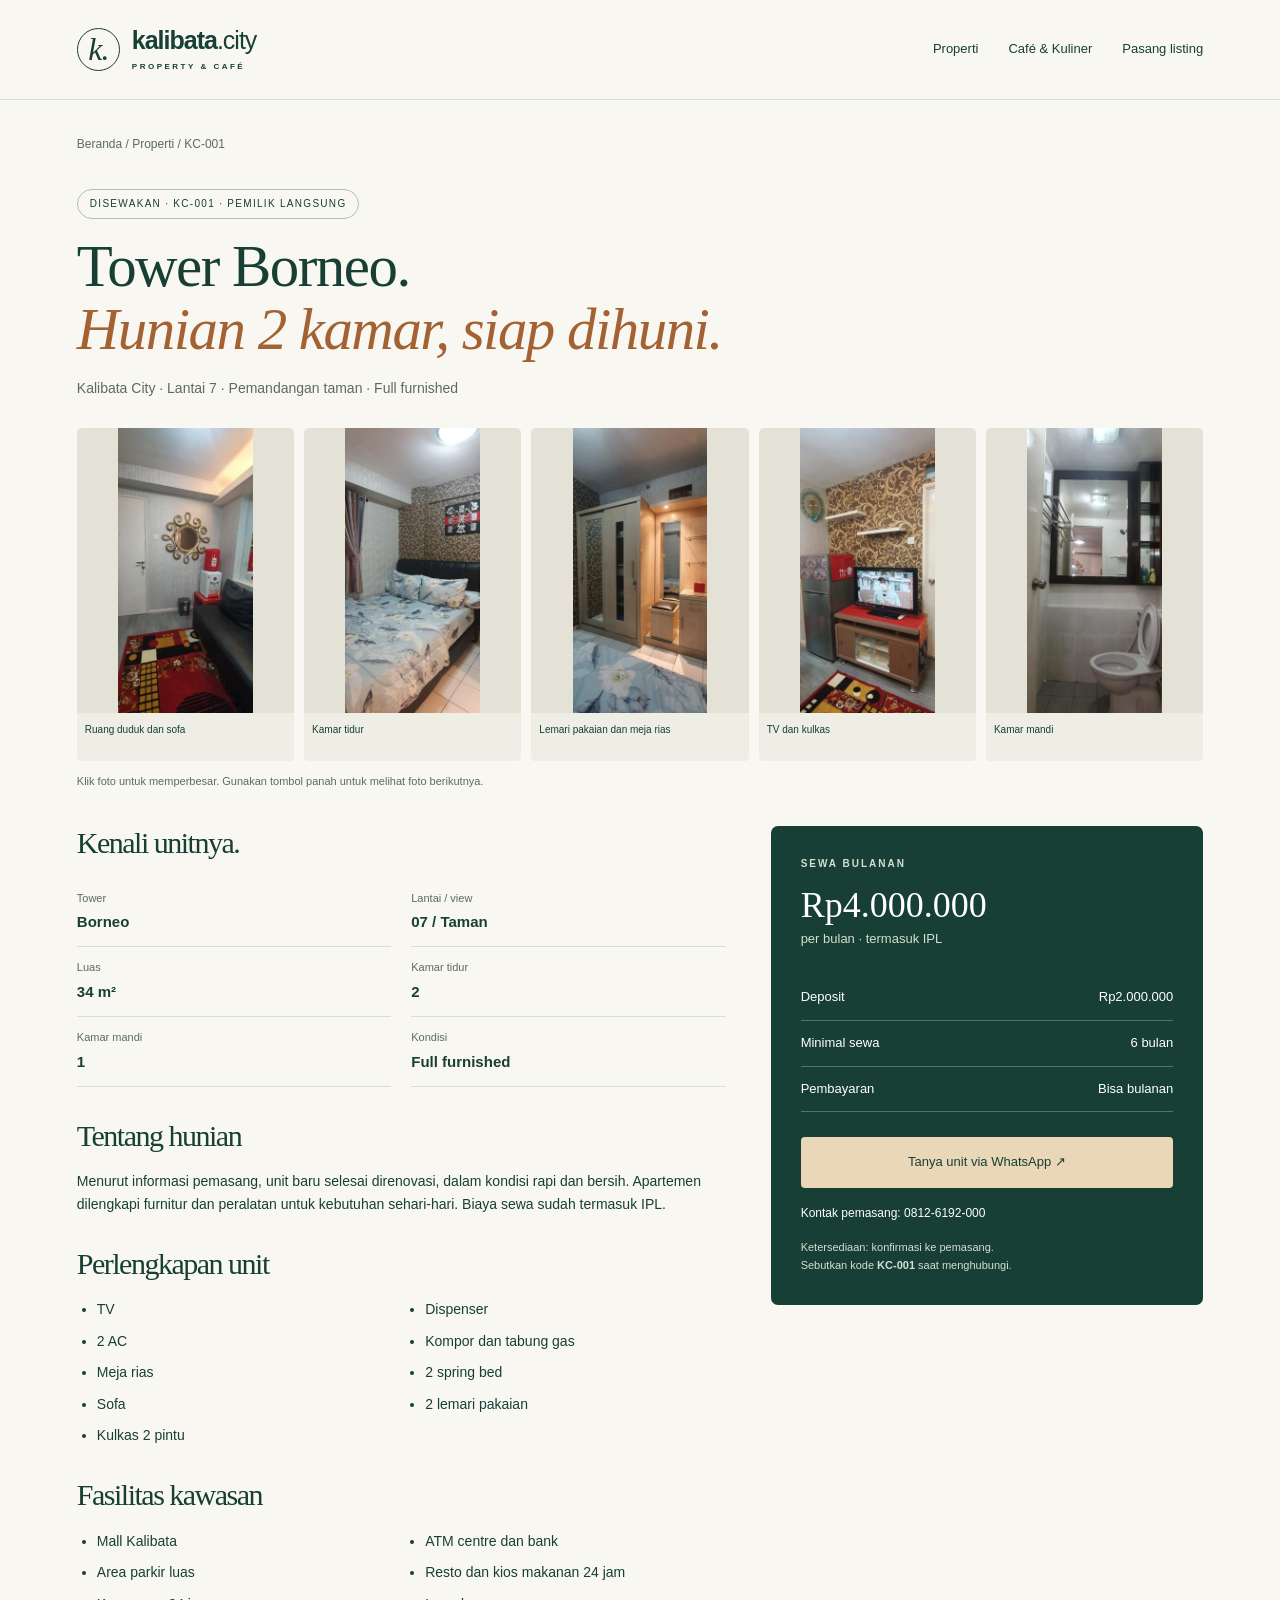
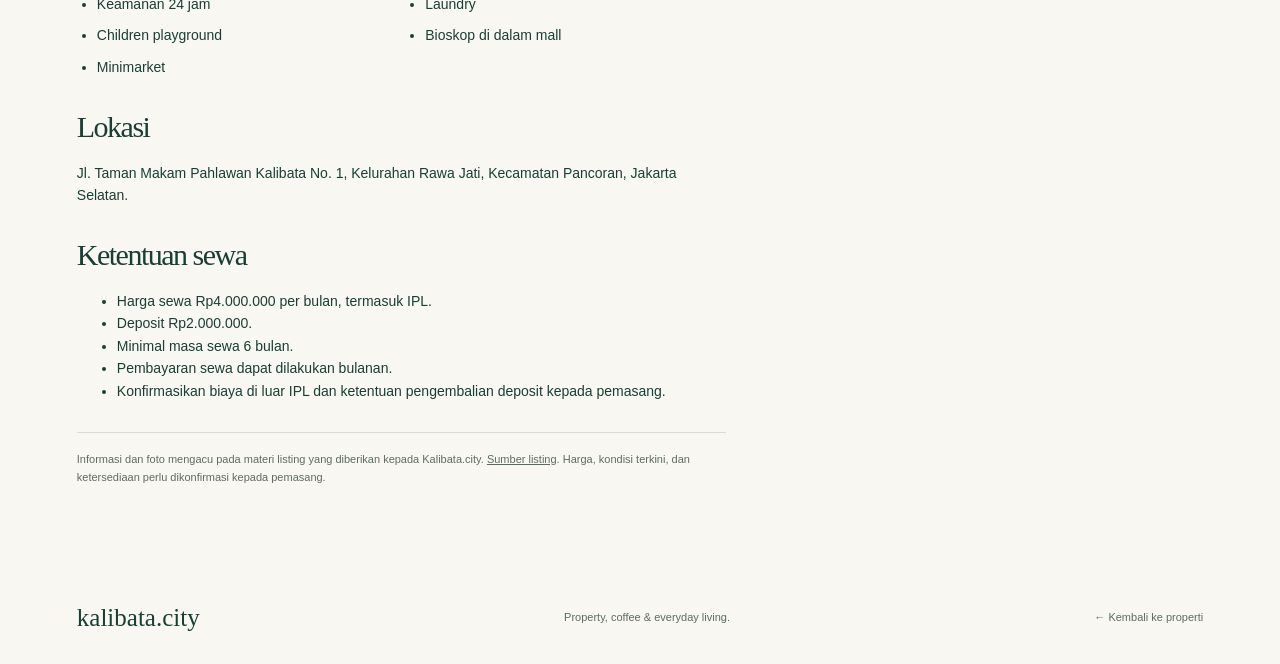
==== properti/kc-001-borneo-2-kamar.html @ 5280b6c9 "Rename kc-001-borneo-2-kamar.html to properti/kc-001-borneo-2-kamar.html" ====
<!doctype html><html lang="id"><head><meta charset="utf-8"><meta name="viewport" content="width=device-width,initial-scale=1"><title>Sewa Tower Borneo 2 Kamar, 34 m² — Kalibata City | KC-001</title><meta name="description" content="Sewa apartemen Kalibata City Tower Borneo lantai 7, 2 kamar tidur, 34 m², full furnished. Rp4 juta/bulan termasuk IPL, minimal 6 bulan."><link rel="canonical" href="https://kalibata.city/properti/kc-001-borneo-2-kamar.html"><meta property="og:title" content="Sewa Tower Borneo 2 Kamar — Rp4 Juta/Bulan"><meta property="og:description" content="34 m² • Full furnished • Lantai 7 • Termasuk IPL • Minimal sewa 6 bulan"><meta property="og:type" content="website"><meta property="og:url" content="https://kalibata.city/properti/kc-001-borneo-2-kamar.html"><meta property="og:image" content="https://kalibata.city/img/kc-001/foto-3.jpg"><meta name="theme-color" content="#173f35"><link rel="stylesheet" href="../property-cafe.css"><style>
.listing-main{max-width:1280px;margin:auto;padding:35px 6% 75px}.breadcrumb{font-size:12px;color:#5c6b62;margin-bottom:35px}.listing-head h1{font-size:clamp(35px,4.6vw,62px);max-width:900px;letter-spacing:-1.5px;margin:16px 0}.listing-head>p{font-size:14px;color:#5c6b62}.listing-label{font-size:10px;letter-spacing:1.3px;border:1px solid #b5bfb0;padding:6px 12px;border-radius:20px;display:inline-block}.gallery{display:grid;grid-template-columns:repeat(5,minmax(0,1fr));gap:10px;margin:28px 0 12px}.photo-tile{display:block;position:relative;background:#e4e2d7;border-radius:5px;overflow:hidden}.photo-tile img{display:block;width:100%;height:285px;object-fit:contain}.photo-tile span{display:block;font-size:10px;line-height:1.4;padding:10px 8px;color:#173f35;background:#eeeee5;min-height:48px}.gallery-hint{font-size:11px;color:#5c6b62}.detail-grid{display:grid;grid-template-columns:minmax(0,1.5fr) minmax(280px,1fr);gap:45px;margin-top:36px;align-items:start}.detail-copy h2{font-size:30px;margin:32px 0 18px}.detail-copy h2:first-child{margin-top:0}.detail-copy p,.detail-copy li{font-size:14px}.specs{display:grid;grid-template-columns:1fr 1fr;gap:0 20px;margin:0}.specs div{border-bottom:1px solid #d8ded3;padding:12px 0}.specs dt{font-size:11px;color:#5c6b62}.specs dd{margin:3px 0 0;font-size:15px;font-weight:bold}.feature-list{padding-left:20px;columns:2;column-gap:28px}.feature-list li{break-inside:avoid;margin-bottom:9px}.price-card{background:#173f35;color:#fff;border-radius:7px;padding:30px;position:sticky;top:24px}.price-card .eyebrow{color:#d4dfd0}.price-card .price{font:36px Georgia;margin:12px 0 3px}.price-card .period{font-size:13px;color:#d4dfd0}.price-card dl{font-size:13px;margin:25px 0}.price-card dl div{display:flex;justify-content:space-between;gap:15px;padding:12px 0;border-bottom:1px solid #527365}.price-card dd{margin:0;text-align:right}.price-card .button{display:flex;justify-content:center;background:#e9d7b8;color:#173f35;font-size:13px}.contact-caption{font-size:12px;margin:16px 0 0}.availability{font-size:11px;color:#d4dfd0;margin:16px 0 0}.source-note{border-top:1px solid #d8ded3;margin-top:30px;padding-top:18px;font-size:11px!important;color:#5c6b62}.source-note a{text-decoration:underline}.photo-dialog{border:0;border-radius:8px;padding:14px;background:#102d26;color:#fff;max-width:95vw;width:820px;max-height:95vh}.photo-dialog::backdrop{background:#000c}.dialog-top,.dialog-bottom{display:flex;align-items:center;justify-content:space-between;gap:15px}.photo-dialog button{background:#edf0e8;color:#173f35;border:0;border-radius:4px;padding:10px 15px;font:14px Arial;cursor:pointer}.photo-dialog img{display:block;max-width:100%;height:70vh;object-fit:contain;margin:12px auto}.dialog-bottom p{margin:0;font-size:12px;text-align:center}.dialog-top span{font-size:12px}@media(max-width:850px){.gallery{grid-template-columns:repeat(3,minmax(0,1fr))}.detail-grid{grid-template-columns:1fr}.price-card{position:static}.photo-tile img{height:250px}}@media(max-width:500px){.listing-main{padding:25px 5% 50px}.gallery{grid-template-columns:repeat(2,minmax(0,1fr));gap:8px}.photo-tile img{height:255px}.feature-list{columns:1}.price-card{padding:24px}.listing-head h1{font-size:39px}.photo-dialog img{height:62vh}}
</style></head><body><a class="skip" href="#detail">Langsung ke detail unit</a><header class="header"><a class="brand" href="../index.html"><span class="brand-icon" aria-hidden="true">k.</span><span>kalibata<span class="brand-city">.city</span><small>PROPERTY & CAFÉ</small></span></a><nav aria-label="Navigasi utama"><a href="../index.html#properti">Properti</a><a href="../index.html#cafe">Café & Kuliner</a><a href="../index.html#bergabung">Pasang listing</a></nav></header><main class="listing-main" id="detail"><nav class="breadcrumb" aria-label="Breadcrumb"><a href="../index.html">Beranda</a> / <a href="../index.html#properti">Properti</a> / KC-001</nav><div class="listing-head"><span class="listing-label">DISEWAKAN · KC-001 · PEMILIK LANGSUNG</span><h1>Tower Borneo.<br><em>Hunian 2 kamar, siap dihuni.</em></h1><p>Kalibata City · Lantai 7 · Pemandangan taman · Full furnished</p></div><div class="gallery"><a class="photo-tile" href="../img/kc-001/foto-2.jpg" data-photo="0"><img src="../img/kc-001/foto-2.jpg" alt="Ruang duduk dan sofa — unit KC-001 Tower Borneo" width="284" height="600" fetchpriority="high"><span>Ruang duduk dan sofa</span></a><a class="photo-tile" href="../img/kc-001/foto-3.jpg" data-photo="1"><img src="../img/kc-001/foto-3.jpg" alt="Kamar tidur — unit KC-001 Tower Borneo" width="284" height="600" loading="lazy"><span>Kamar tidur</span></a><a class="photo-tile" href="../img/kc-001/foto-4.jpg" data-photo="2"><img src="../img/kc-001/foto-4.jpg" alt="Lemari pakaian dan meja rias — unit KC-001 Tower Borneo" width="284" height="600" loading="lazy"><span>Lemari pakaian dan meja rias</span></a><a class="photo-tile" href="../img/kc-001/foto-5.jpg" data-photo="3"><img src="../img/kc-001/foto-5.jpg" alt="TV dan kulkas — unit KC-001 Tower Borneo" width="284" height="600" loading="lazy"><span>TV dan kulkas</span></a><a class="photo-tile" href="../img/kc-001/foto-6.jpg" data-photo="4"><img src="../img/kc-001/foto-6.jpg" alt="Kamar mandi — unit KC-001 Tower Borneo" width="284" height="600" loading="lazy"><span>Kamar mandi</span></a></div><p class="gallery-hint">Klik foto untuk memperbesar. Gunakan tombol panah untuk melihat foto berikutnya.</p><div class="detail-grid"><div class="detail-copy"><h2>Kenali unitnya.</h2><dl class="specs"><div><dt>Tower</dt><dd>Borneo</dd></div><div><dt>Lantai / view</dt><dd>07 / Taman</dd></div><div><dt>Luas</dt><dd>34 m²</dd></div><div><dt>Kamar tidur</dt><dd>2</dd></div><div><dt>Kamar mandi</dt><dd>1</dd></div><div><dt>Kondisi</dt><dd>Full furnished</dd></div></dl><h2>Tentang hunian</h2><p>Menurut informasi pemasang, unit baru selesai direnovasi, dalam kondisi rapi dan bersih. Apartemen dilengkapi furnitur dan peralatan untuk kebutuhan sehari-hari. Biaya sewa sudah termasuk IPL.</p><h2>Perlengkapan unit</h2><ul class="feature-list"><li>TV</li><li>2 AC</li><li>Meja rias</li><li>Sofa</li><li>Kulkas 2 pintu</li><li>Dispenser</li><li>Kompor dan tabung gas</li><li>2 spring bed</li><li>2 lemari pakaian</li></ul><h2>Fasilitas kawasan</h2><ul class="feature-list"><li>Mall Kalibata</li><li>Area parkir luas</li><li>Keamanan 24 jam</li><li>Children playground</li><li>Minimarket</li><li>ATM centre dan bank</li><li>Resto dan kios makanan 24 jam</li><li>Laundry</li><li>Bioskop di dalam mall</li></ul><h2>Lokasi</h2><p>Jl. Taman Makam Pahlawan Kalibata No. 1, Kelurahan Rawa Jati, Kecamatan Pancoran, Jakarta Selatan.</p><h2>Ketentuan sewa</h2><ul><li>Harga sewa Rp4.000.000 per bulan, termasuk IPL.</li><li>Deposit Rp2.000.000.</li><li>Minimal masa sewa 6 bulan.</li><li>Pembayaran sewa dapat dilakukan bulanan.</li><li>Konfirmasikan biaya di luar IPL dan ketentuan pengembalian deposit kepada pemasang.</li></ul><p class="source-note">Informasi dan foto mengacu pada materi listing yang diberikan kepada Kalibata.city. <a href="https://www.sewa-apartemen.net/207844/disewakan-apartemen-kalibata-city-tower-borneo-2br-furnished-pemilik-langsung-baru-renovasi1/" target="_blank" rel="noopener noreferrer">Sumber listing</a>. Harga, kondisi terkini, dan ketersediaan perlu dikonfirmasi kepada pemasang.</p></div><aside class="price-card" aria-label="Harga dan kontak pemasang"><p class="eyebrow">SEWA BULANAN</p><p class="price">Rp4.000.000</p><p class="period">per bulan · termasuk IPL</p><dl><div><dt>Deposit</dt><dd>Rp2.000.000</dd></div><div><dt>Minimal sewa</dt><dd>6 bulan</dd></div><div><dt>Pembayaran</dt><dd>Bisa bulanan</dd></div></dl><a class="button" href="https://wa.me/628126192000?text=Halo%2C%20saya%20tertarik%20dengan%20listing%20KC-001%20di%20Kalibata.city%3A%20Tower%20Borneo%20lantai%207%2C%202%20kamar%20tidur%2C%20sewa%20Rp4.000.000%2Fbulan.%20Apakah%20unit%20masih%20tersedia%3F%20Saya%20ingin%20menanyakan%20detail%20dan%20jadwal%20survei." target="_blank" rel="noopener noreferrer">Tanya unit via WhatsApp ↗</a><p class="contact-caption">Kontak pemasang: <a href="tel:+628126192000">0812-6192-000</a></p><p class="availability">Ketersediaan: konfirmasi ke pemasang.<br>Sebutkan kode <strong>KC-001</strong> saat menghubungi.</p></aside></div></main><footer><a class="footer-brand" href="../index.html">kalibata.city</a><span>Property, coffee & everyday living.</span><a href="../index.html#properti">← Kembali ke properti</a></footer><dialog class="photo-dialog" aria-label="Galeri foto unit KC-001"><div class="dialog-top"><span>KC-001 · Tower Borneo</span><button type="button" id="close-photo" aria-label="Tutup galeri">Tutup ×</button></div><img id="large-photo" alt=""><div class="dialog-bottom"><button type="button" id="prev-photo" aria-label="Foto sebelumnya">←</button><p id="photo-caption" aria-live="polite"></p><button type="button" id="next-photo" aria-label="Foto berikutnya">→</button></div></dialog><script>
const links=[...document.querySelectorAll('[data-photo]')],dialog=document.querySelector('dialog'),large=document.getElementById('large-photo'),caption=document.getElementById('photo-caption');let current=0;
function showPhoto(n){current=(n+links.length)%links.length;large.src=links[current].href;large.alt=links[current].querySelector('img').alt;caption.textContent=(current+1)+' / '+links.length+' — '+links[current].querySelector('span').textContent;}
links.forEach((link,n)=>link.addEventListener('click',e=>{if(typeof dialog.showModal!=='function')return;e.preventDefault();showPhoto(n);dialog.showModal();}));
document.getElementById('close-photo').addEventListener('click',()=>dialog.close());document.getElementById('prev-photo').addEventListener('click',()=>showPhoto(current-1));document.getElementById('next-photo').addEventListener('click',()=>showPhoto(current+1));dialog.addEventListener('keydown',e=>{if(e.key==='ArrowRight'){e.preventDefault();showPhoto(current+1);}if(e.key==='ArrowLeft'){e.preventDefault();showPhoto(current-1);}});dialog.addEventListener('click',e=>{if(e.target===dialog){const r=dialog.getBoundingClientRect();if(e.clientX<r.left||e.clientX>r.right||e.clientY<r.top||e.clientY>r.bottom)dialog.close();}});
</script></body></html>
---- property-cafe.css ----
*{box-sizing:border-box}html{scroll-behavior:smooth;scroll-padding-top:110px}body{margin:0;background:#f8f7f2;color:#173f35;font-family:Arial,Helvetica,sans-serif;line-height:1.6}a{color:inherit;text-decoration:none}a:focus-visible{outline:3px solid #a46232;outline-offset:6px}.skip{position:fixed;top:-100px;background:white;padding:12px;z-index:20}.skip:focus{top:8px}.header{height:100px;display:flex;align-items:center;justify-content:space-between;padding:0 6%;border-bottom:1px solid #d9ded5;background:#f8f7f2;gap:24px}.brand{display:flex;gap:12px;align-items:center;font-size:25px;font-weight:700;line-height:1.1;letter-spacing:-1px}.brand-icon{display:grid;place-items:center;width:43px;height:43px;border:1px solid #173f35;border-radius:50%;font:italic 32px Georgia}.brand-city{font-weight:400}.brand small{display:block;letter-spacing:2.5px;font-size:8px;margin-top:8px}.header nav{display:flex;gap:30px;font-size:13px}.nav-cta{font-size:12px;border:1px solid #173f35;padding:11px 18px;border-radius:4px}.nav-cta span{margin-left:16px}.hero{padding:65px 6% 70px;display:grid;grid-template-columns:1.08fr 1fr;gap:5%;align-items:center;max-width:1600px;margin:auto}.eyebrow{font-size:10px;font-weight:700;letter-spacing:2px;display:flex;align-items:center;gap:10px}.eyebrow span{width:6px;height:6px;border-radius:50%;background:#a46232}h1,h2,h3,p{margin-top:0}h1{font:clamp(48px,5.6vw,86px)/1.07 Georgia,serif;letter-spacing:-3px;margin:24px 0}em{color:#a46232;font-weight:400}h2{font:48px/1.12 Georgia,serif;letter-spacing:-1.5px;margin-bottom:24px}h3{font:26px/1.2 Georgia,serif}.intro{max-width:400px;font-size:15px;color:#5c6b62;line-height:1.9}.actions{display:flex;align-items:center;gap:27px;margin:30px 0 40px}.button{display:inline-flex;gap:24px;align-items:center;background:#173f35;color:#fff;padding:15px 21px;border-radius:4px;font-size:12px}.button:hover{background:#285749}.text-link{font-size:12px;font-weight:bold;border-bottom:1px solid;padding-bottom:7px;display:inline-block}.text-link span{margin-left:12px}.hero-note{font-size:10px;color:#6b756b}.hero-art{height:515px;position:relative;background:#e7d7bc;border-radius:160px 160px 5px 5px;overflow:hidden}.sun{position:absolute;width:135px;height:135px;background:#bd784d;border-radius:50%;right:10%;top:55px}.tower{position:absolute;bottom:0;background-color:#c2b79f;background-image:repeating-linear-gradient(0deg,transparent 0 20px,#e1d7c5 20px 27px),repeating-linear-gradient(90deg,transparent 0 16px,#847e6b 16px 24px);box-shadow:15px 0 0 #9b9b86}.tower-one{height:270px;width:130px;left:23px}.tower-two{height:350px;width:120px;left:172px}.tower-three{height:230px;width:125px;right:-10px}.plant{position:absolute;bottom:-30px;border-radius:50%;background:#284b3d;width:155px;height:220px;transform:rotate(-25deg)}.plant-one{left:-80px}.plant-two{right:-70px;background:#46624a;transform:rotate(20deg)}.art-caption{position:absolute;top:45px;left:35px;font-size:8px;letter-spacing:2px;line-height:1.8}.coffee-card{position:absolute;bottom:35px;left:28px;right:28px;background:#fbf8ef;box-shadow:0 12px 25px #1a30251f;padding:20px;display:flex;align-items:center;gap:20px;border-radius:5px}.coffee-card span{font-size:7px;letter-spacing:1.8px;display:block}.coffee-card strong{display:block;font:25px Georgia;margin-top:5px}.cup{width:55px;height:55px;border:8px solid #e8d9bb;background:#603b27;border-radius:50%;box-shadow:0 0 0 5px #f0e6d1}.art-label{position:absolute;bottom:7px;right:20px;font-size:7px;letter-spacing:1px;color:#fff}.strip{background:#173f35;color:#fff;padding:21px 6%;display:flex;align-items:center;justify-content:space-between;gap:20px}.strip>span{font:italic 20px Georgia}.strip p{margin:0;font-size:9px;letter-spacing:2px}.strip i{color:#d1b58b;margin:0 18px;font-style:normal}.section{padding:85px 6%;max-width:1600px;margin:auto}.section-top{display:flex;justify-content:space-between;align-items:end;gap:30px}.section-top>p{font-size:13px;color:#5c6b62;max-width:340px}.category-grid{display:grid;grid-template-columns:repeat(3,1fr);gap:20px;margin-top:24px}.category{padding:30px;background:#eeeee5;border:1px solid #dee1d5;min-height:260px;display:flex;flex-direction:column;align-items:start}.category-number{font-size:10px;letter-spacing:2px;margin-bottom:28px}.category p{font-size:13px;color:#5c6b62}.category .status{font-size:10px;border:1px solid #b4bdb0;padding:5px 10px;border-radius:20px;margin-top:auto}.category.feature{background:#e8d9c4;border-color:#e8d9c4}.category.feature a{margin-top:auto}.data-note{font-size:11px;color:#667265;margin:20px 0 0}.cafe-section{display:grid;grid-template-columns:1fr 1fr;background:#edece3}.cafe-visual{min-height:560px;background:#a56843;position:relative;overflow:hidden;color:#fff3dd;padding:60px 12%}.cafe-word{font:75px/1.02 Georgia;letter-spacing:-3px;position:relative;z-index:1}.cafe-word em{color:#efd1a5}.coffee-ring{position:absolute;width:290px;height:290px;right:-70px;bottom:35px;border:35px solid #d8bc91;box-shadow:0 0 0 15px #ead8b6,0 25px 40px #44271440;border-radius:50%;background:radial-gradient(ellipse at 35% 40%,#d6a874 0 8%,#a07145 9% 17%,#51341f 19% 100%)}.visual-label{position:absolute;bottom:30px;font-size:9px;letter-spacing:3px}.cafe-copy{padding:65px 12%}.cafe-copy>p:not(.eyebrow){font-size:14px;color:#5c6b62}.tags{display:flex;gap:8px;flex-wrap:wrap}.tags span{font-size:10px;border:1px solid #c1c8b9;border-radius:20px;padding:5px 10px}.cafe-notice{border-top:1px solid #c9cec0;padding-top:22px;margin:25px 0}.cafe-notice strong{font-size:13px}.cafe-notice p{font-size:12px;color:#5c6b62;margin:7px 0 0}.neighborhood{text-align:center}.neighborhood>.eyebrow{justify-content:center}.neighborhood-grid{display:grid;grid-template-columns:repeat(3,1fr);gap:40px;margin-top:45px;text-align:left}.neighborhood-grid>div{border-top:1px solid #c5ccbe;padding-top:22px}.neighborhood-grid span{font-size:9px;letter-spacing:2px}.neighborhood-grid h3{margin:18px 0 12px}.neighborhood-grid p{font-size:13px;color:#5c6b62}.join{background:#173f35;color:#fff;display:grid;grid-template-columns:1fr 1fr;gap:70px;max-width:none}.join em{color:#d6b78a}.join>div>p:not(.eyebrow){font-size:13px;color:#d0dacf;max-width:350px}.join-details{padding:25px 35px;border:1px solid #547266}.join-details h3{font-size:25px}.join-details ul{padding-left:19px;font-size:13px;line-height:2.2}.join-note{font-size:11px;color:#ced9cc;border-top:1px solid #547266;padding-top:17px;margin-bottom:0}footer{padding:32px 6%;display:flex;justify-content:space-between;align-items:center;gap:20px;font-size:11px;color:#5c6b62}.footer-brand{font:25px Georgia;color:#173f35}@media(min-width:1500px){.hero-art{height:610px}}@media(max-width:850px){.header{padding:18px 5%;height:auto;flex-wrap:wrap;gap:18px}.header nav{order:3;width:100%;justify-content:center;border-top:1px solid #dee1d5;padding-top:14px}.hero{padding:40px 5%;gap:30px}.hero-art{height:430px}.coffee-card{padding:15px;gap:12px;left:15px;right:15px}.coffee-card strong{font-size:19px}.coffee-card span{font-size:6px}.cup{flex-shrink:0;width:40px;height:40px;border-width:6px}.actions{gap:18px;flex-wrap:wrap}.strip{align-items:start;flex-direction:column;padding:22px 5%}.section{padding:60px 5%}.section-top{align-items:start;flex-direction:column;gap:0}.category{padding:23px}.category-grid{gap:12px}.cafe-copy{padding:45px 8%}.cafe-word{font-size:62px}.cafe-visual{min-height:530px;padding:45px 10%}.join{gap:30px}h2{font-size:39px}}@media(max-width:600px){.brand{font-size:22px}.nav-cta{font-size:10px;padding:9px 12px}.nav-cta span{margin-left:6px}.header nav{gap:25px;font-size:12px}.hero{grid-template-columns:1fr;padding-top:30px}.hero h1{font-size:59px}.hero-art{height:390px;border-radius:120px 120px 5px 5px}.hero-note{margin-bottom:0}.hero-copy .eyebrow{font-size:8px}.actions{margin-bottom:25px}.strip p{font-size:7px;letter-spacing:1px}.strip i{margin:0 8px}.category-grid,.neighborhood-grid,.join{grid-template-columns:1fr}.category{min-height:220px}.category-number{margin-bottom:20px}.cafe-section{grid-template-columns:1fr}.cafe-visual{min-height:340px;padding:35px 8%}.cafe-word{font-size:66px}.coffee-ring{width:220px;height:220px;right:0;bottom:25px}.cafe-copy{padding:40px 6%}.neighborhood-grid{gap:25px}.join{gap:25px}.join-details{padding:25px}.section{padding-top:50px;padding-bottom:50px}footer{flex-direction:column;align-items:start;gap:10px}.hero-art .tower-two{height:290px}.hero-art .tower-one{height:220px}.hero-art .tower-three{height:200px}}@media(prefers-reduced-motion:reduce){html{scroll-behavior:auto}}
/* Cover utama Green Palace */
.hero-photo img{display:block;width:100%;height:100%;object-fit:cover;object-position:center;}

/* Foto kawasan properti */
.property-photo{margin:24px 0 30px;background:#eeeee5;border-radius:5px;overflow:hidden;display:grid;grid-template-columns:minmax(0,1.5fr) minmax(0,1fr);align-items:center}.property-photo img{display:block;width:100%;height:420px;object-fit:cover;object-position:center}.property-photo figcaption{padding:35px;font:36px/1.2 Georgia,serif;color:#173f35}@media(max-width:600px){.property-photo{grid-template-columns:1fr}.property-photo img{height:auto;max-height:480px;object-fit:cover}.property-photo figcaption{padding:22px;font-size:28px}}

/* Foto cafe asli */
.cafe-photo{padding:0;min-height:0;display:flex;align-items:center;justify-content:center;background:#e4e2d7}.cafe-photo img{display:block;width:100%;height:100%;max-height:700px;object-fit:contain}@media(max-width:600px){.cafe-photo img{height:auto;max-height:520px}}
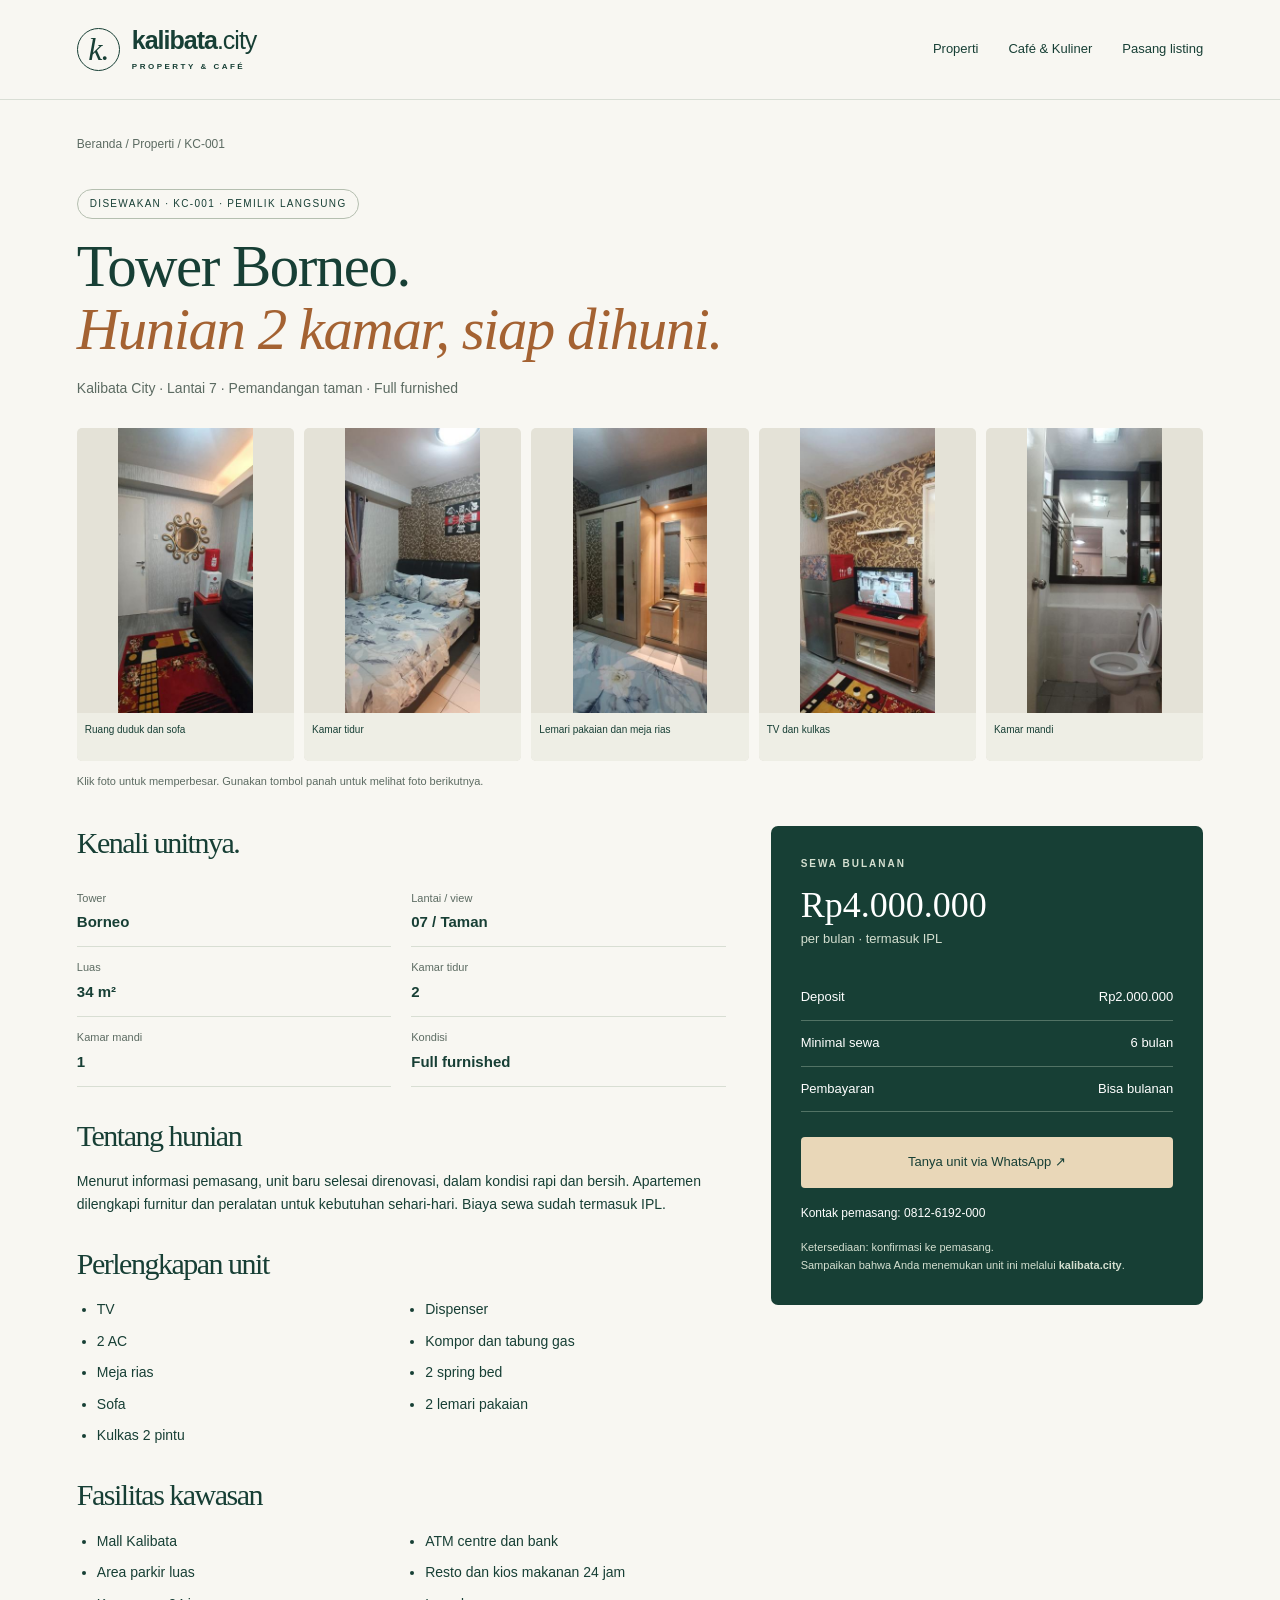
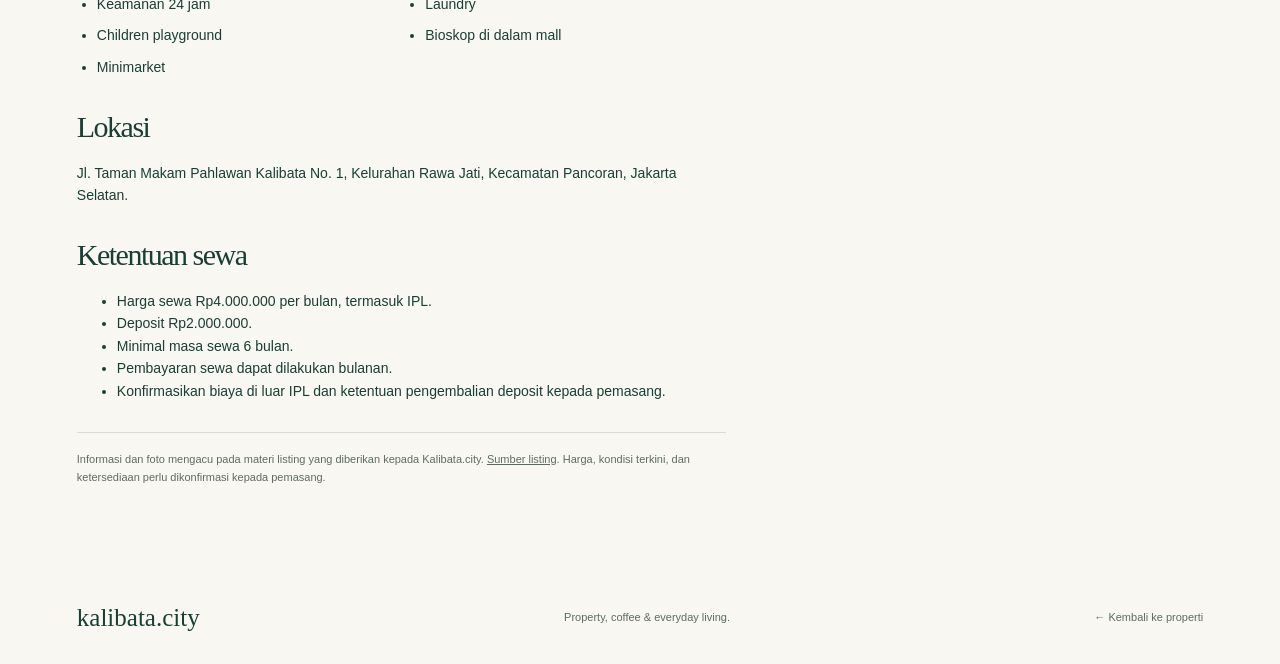
==== commit 702a69ca: "Update kc-001-borneo-2-kamar.html" ====
--- a/properti/kc-001-borneo-2-kamar.html
+++ b/properti/kc-001-borneo-2-kamar.html
@@ -1,6 +1,6 @@
 <!doctype html><html lang="id"><head><meta charset="utf-8"><meta name="viewport" content="width=device-width,initial-scale=1"><title>Sewa Tower Borneo 2 Kamar, 34 m² — Kalibata City | KC-001</title><meta name="description" content="Sewa apartemen Kalibata City Tower Borneo lantai 7, 2 kamar tidur, 34 m², full furnished. Rp4 juta/bulan termasuk IPL, minimal 6 bulan."><link rel="canonical" href="https://kalibata.city/properti/kc-001-borneo-2-kamar.html"><meta property="og:title" content="Sewa Tower Borneo 2 Kamar — Rp4 Juta/Bulan"><meta property="og:description" content="34 m² • Full furnished • Lantai 7 • Termasuk IPL • Minimal sewa 6 bulan"><meta property="og:type" content="website"><meta property="og:url" content="https://kalibata.city/properti/kc-001-borneo-2-kamar.html"><meta property="og:image" content="https://kalibata.city/img/kc-001/foto-3.jpg"><meta name="theme-color" content="#173f35"><link rel="stylesheet" href="../property-cafe.css"><style>
 .listing-main{max-width:1280px;margin:auto;padding:35px 6% 75px}.breadcrumb{font-size:12px;color:#5c6b62;margin-bottom:35px}.listing-head h1{font-size:clamp(35px,4.6vw,62px);max-width:900px;letter-spacing:-1.5px;margin:16px 0}.listing-head>p{font-size:14px;color:#5c6b62}.listing-label{font-size:10px;letter-spacing:1.3px;border:1px solid #b5bfb0;padding:6px 12px;border-radius:20px;display:inline-block}.gallery{display:grid;grid-template-columns:repeat(5,minmax(0,1fr));gap:10px;margin:28px 0 12px}.photo-tile{display:block;position:relative;background:#e4e2d7;border-radius:5px;overflow:hidden}.photo-tile img{display:block;width:100%;height:285px;object-fit:contain}.photo-tile span{display:block;font-size:10px;line-height:1.4;padding:10px 8px;color:#173f35;background:#eeeee5;min-height:48px}.gallery-hint{font-size:11px;color:#5c6b62}.detail-grid{display:grid;grid-template-columns:minmax(0,1.5fr) minmax(280px,1fr);gap:45px;margin-top:36px;align-items:start}.detail-copy h2{font-size:30px;margin:32px 0 18px}.detail-copy h2:first-child{margin-top:0}.detail-copy p,.detail-copy li{font-size:14px}.specs{display:grid;grid-template-columns:1fr 1fr;gap:0 20px;margin:0}.specs div{border-bottom:1px solid #d8ded3;padding:12px 0}.specs dt{font-size:11px;color:#5c6b62}.specs dd{margin:3px 0 0;font-size:15px;font-weight:bold}.feature-list{padding-left:20px;columns:2;column-gap:28px}.feature-list li{break-inside:avoid;margin-bottom:9px}.price-card{background:#173f35;color:#fff;border-radius:7px;padding:30px;position:sticky;top:24px}.price-card .eyebrow{color:#d4dfd0}.price-card .price{font:36px Georgia;margin:12px 0 3px}.price-card .period{font-size:13px;color:#d4dfd0}.price-card dl{font-size:13px;margin:25px 0}.price-card dl div{display:flex;justify-content:space-between;gap:15px;padding:12px 0;border-bottom:1px solid #527365}.price-card dd{margin:0;text-align:right}.price-card .button{display:flex;justify-content:center;background:#e9d7b8;color:#173f35;font-size:13px}.contact-caption{font-size:12px;margin:16px 0 0}.availability{font-size:11px;color:#d4dfd0;margin:16px 0 0}.source-note{border-top:1px solid #d8ded3;margin-top:30px;padding-top:18px;font-size:11px!important;color:#5c6b62}.source-note a{text-decoration:underline}.photo-dialog{border:0;border-radius:8px;padding:14px;background:#102d26;color:#fff;max-width:95vw;width:820px;max-height:95vh}.photo-dialog::backdrop{background:#000c}.dialog-top,.dialog-bottom{display:flex;align-items:center;justify-content:space-between;gap:15px}.photo-dialog button{background:#edf0e8;color:#173f35;border:0;border-radius:4px;padding:10px 15px;font:14px Arial;cursor:pointer}.photo-dialog img{display:block;max-width:100%;height:70vh;object-fit:contain;margin:12px auto}.dialog-bottom p{margin:0;font-size:12px;text-align:center}.dialog-top span{font-size:12px}@media(max-width:850px){.gallery{grid-template-columns:repeat(3,minmax(0,1fr))}.detail-grid{grid-template-columns:1fr}.price-card{position:static}.photo-tile img{height:250px}}@media(max-width:500px){.listing-main{padding:25px 5% 50px}.gallery{grid-template-columns:repeat(2,minmax(0,1fr));gap:8px}.photo-tile img{height:255px}.feature-list{columns:1}.price-card{padding:24px}.listing-head h1{font-size:39px}.photo-dialog img{height:62vh}}
-</style></head><body><a class="skip" href="#detail">Langsung ke detail unit</a><header class="header"><a class="brand" href="../index.html"><span class="brand-icon" aria-hidden="true">k.</span><span>kalibata<span class="brand-city">.city</span><small>PROPERTY & CAFÉ</small></span></a><nav aria-label="Navigasi utama"><a href="../index.html#properti">Properti</a><a href="../index.html#cafe">Café & Kuliner</a><a href="../index.html#bergabung">Pasang listing</a></nav></header><main class="listing-main" id="detail"><nav class="breadcrumb" aria-label="Breadcrumb"><a href="../index.html">Beranda</a> / <a href="../index.html#properti">Properti</a> / KC-001</nav><div class="listing-head"><span class="listing-label">DISEWAKAN · KC-001 · PEMILIK LANGSUNG</span><h1>Tower Borneo.<br><em>Hunian 2 kamar, siap dihuni.</em></h1><p>Kalibata City · Lantai 7 · Pemandangan taman · Full furnished</p></div><div class="gallery"><a class="photo-tile" href="../img/kc-001/foto-2.jpg" data-photo="0"><img src="../img/kc-001/foto-2.jpg" alt="Ruang duduk dan sofa — unit KC-001 Tower Borneo" width="284" height="600" fetchpriority="high"><span>Ruang duduk dan sofa</span></a><a class="photo-tile" href="../img/kc-001/foto-3.jpg" data-photo="1"><img src="../img/kc-001/foto-3.jpg" alt="Kamar tidur — unit KC-001 Tower Borneo" width="284" height="600" loading="lazy"><span>Kamar tidur</span></a><a class="photo-tile" href="../img/kc-001/foto-4.jpg" data-photo="2"><img src="../img/kc-001/foto-4.jpg" alt="Lemari pakaian dan meja rias — unit KC-001 Tower Borneo" width="284" height="600" loading="lazy"><span>Lemari pakaian dan meja rias</span></a><a class="photo-tile" href="../img/kc-001/foto-5.jpg" data-photo="3"><img src="../img/kc-001/foto-5.jpg" alt="TV dan kulkas — unit KC-001 Tower Borneo" width="284" height="600" loading="lazy"><span>TV dan kulkas</span></a><a class="photo-tile" href="../img/kc-001/foto-6.jpg" data-photo="4"><img src="../img/kc-001/foto-6.jpg" alt="Kamar mandi — unit KC-001 Tower Borneo" width="284" height="600" loading="lazy"><span>Kamar mandi</span></a></div><p class="gallery-hint">Klik foto untuk memperbesar. Gunakan tombol panah untuk melihat foto berikutnya.</p><div class="detail-grid"><div class="detail-copy"><h2>Kenali unitnya.</h2><dl class="specs"><div><dt>Tower</dt><dd>Borneo</dd></div><div><dt>Lantai / view</dt><dd>07 / Taman</dd></div><div><dt>Luas</dt><dd>34 m²</dd></div><div><dt>Kamar tidur</dt><dd>2</dd></div><div><dt>Kamar mandi</dt><dd>1</dd></div><div><dt>Kondisi</dt><dd>Full furnished</dd></div></dl><h2>Tentang hunian</h2><p>Menurut informasi pemasang, unit baru selesai direnovasi, dalam kondisi rapi dan bersih. Apartemen dilengkapi furnitur dan peralatan untuk kebutuhan sehari-hari. Biaya sewa sudah termasuk IPL.</p><h2>Perlengkapan unit</h2><ul class="feature-list"><li>TV</li><li>2 AC</li><li>Meja rias</li><li>Sofa</li><li>Kulkas 2 pintu</li><li>Dispenser</li><li>Kompor dan tabung gas</li><li>2 spring bed</li><li>2 lemari pakaian</li></ul><h2>Fasilitas kawasan</h2><ul class="feature-list"><li>Mall Kalibata</li><li>Area parkir luas</li><li>Keamanan 24 jam</li><li>Children playground</li><li>Minimarket</li><li>ATM centre dan bank</li><li>Resto dan kios makanan 24 jam</li><li>Laundry</li><li>Bioskop di dalam mall</li></ul><h2>Lokasi</h2><p>Jl. Taman Makam Pahlawan Kalibata No. 1, Kelurahan Rawa Jati, Kecamatan Pancoran, Jakarta Selatan.</p><h2>Ketentuan sewa</h2><ul><li>Harga sewa Rp4.000.000 per bulan, termasuk IPL.</li><li>Deposit Rp2.000.000.</li><li>Minimal masa sewa 6 bulan.</li><li>Pembayaran sewa dapat dilakukan bulanan.</li><li>Konfirmasikan biaya di luar IPL dan ketentuan pengembalian deposit kepada pemasang.</li></ul><p class="source-note">Informasi dan foto mengacu pada materi listing yang diberikan kepada Kalibata.city. <a href="https://www.sewa-apartemen.net/207844/disewakan-apartemen-kalibata-city-tower-borneo-2br-furnished-pemilik-langsung-baru-renovasi1/" target="_blank" rel="noopener noreferrer">Sumber listing</a>. Harga, kondisi terkini, dan ketersediaan perlu dikonfirmasi kepada pemasang.</p></div><aside class="price-card" aria-label="Harga dan kontak pemasang"><p class="eyebrow">SEWA BULANAN</p><p class="price">Rp4.000.000</p><p class="period">per bulan · termasuk IPL</p><dl><div><dt>Deposit</dt><dd>Rp2.000.000</dd></div><div><dt>Minimal sewa</dt><dd>6 bulan</dd></div><div><dt>Pembayaran</dt><dd>Bisa bulanan</dd></div></dl><a class="button" href="https://wa.me/628126192000?text=Halo%2C%20saya%20tertarik%20dengan%20listing%20KC-001%20di%20Kalibata.city%3A%20Tower%20Borneo%20lantai%207%2C%202%20kamar%20tidur%2C%20sewa%20Rp4.000.000%2Fbulan.%20Apakah%20unit%20masih%20tersedia%3F%20Saya%20ingin%20menanyakan%20detail%20dan%20jadwal%20survei." target="_blank" rel="noopener noreferrer">Tanya unit via WhatsApp ↗</a><p class="contact-caption">Kontak pemasang: <a href="tel:+628126192000">0812-6192-000</a></p><p class="availability">Ketersediaan: konfirmasi ke pemasang.<br>Sebutkan kode <strong>KC-001</strong> saat menghubungi.</p></aside></div></main><footer><a class="footer-brand" href="../index.html">kalibata.city</a><span>Property, coffee & everyday living.</span><a href="../index.html#properti">← Kembali ke properti</a></footer><dialog class="photo-dialog" aria-label="Galeri foto unit KC-001"><div class="dialog-top"><span>KC-001 · Tower Borneo</span><button type="button" id="close-photo" aria-label="Tutup galeri">Tutup ×</button></div><img id="large-photo" alt=""><div class="dialog-bottom"><button type="button" id="prev-photo" aria-label="Foto sebelumnya">←</button><p id="photo-caption" aria-live="polite"></p><button type="button" id="next-photo" aria-label="Foto berikutnya">→</button></div></dialog><script>
+</style></head><body><a class="skip" href="#detail">Langsung ke detail unit</a><header class="header"><a class="brand" href="../index.html"><span class="brand-icon" aria-hidden="true">k.</span><span>kalibata<span class="brand-city">.city</span><small>PROPERTY & CAFÉ</small></span></a><nav aria-label="Navigasi utama"><a href="../index.html#properti">Properti</a><a href="../index.html#cafe">Café & Kuliner</a><a href="../index.html#bergabung">Pasang listing</a></nav></header><main class="listing-main" id="detail"><nav class="breadcrumb" aria-label="Breadcrumb"><a href="../index.html">Beranda</a> / <a href="../index.html#properti">Properti</a> / KC-001</nav><div class="listing-head"><span class="listing-label">DISEWAKAN · KC-001 · PEMILIK LANGSUNG</span><h1>Tower Borneo.<br><em>Hunian 2 kamar, siap dihuni.</em></h1><p>Kalibata City · Lantai 7 · Pemandangan taman · Full furnished</p></div><div class="gallery"><a class="photo-tile" href="../img/kc-001/foto-2.jpg" data-photo="0"><img src="../img/kc-001/foto-2.jpg" alt="Ruang duduk dan sofa — unit KC-001 Tower Borneo" width="284" height="600" fetchpriority="high"><span>Ruang duduk dan sofa</span></a><a class="photo-tile" href="../img/kc-001/foto-3.jpg" data-photo="1"><img src="../img/kc-001/foto-3.jpg" alt="Kamar tidur — unit KC-001 Tower Borneo" width="284" height="600" loading="lazy"><span>Kamar tidur</span></a><a class="photo-tile" href="../img/kc-001/foto-4.jpg" data-photo="2"><img src="../img/kc-001/foto-4.jpg" alt="Lemari pakaian dan meja rias — unit KC-001 Tower Borneo" width="284" height="600" loading="lazy"><span>Lemari pakaian dan meja rias</span></a><a class="photo-tile" href="../img/kc-001/foto-5.jpg" data-photo="3"><img src="../img/kc-001/foto-5.jpg" alt="TV dan kulkas — unit KC-001 Tower Borneo" width="284" height="600" loading="lazy"><span>TV dan kulkas</span></a><a class="photo-tile" href="../img/kc-001/foto-6.jpg" data-photo="4"><img src="../img/kc-001/foto-6.jpg" alt="Kamar mandi — unit KC-001 Tower Borneo" width="284" height="600" loading="lazy"><span>Kamar mandi</span></a></div><p class="gallery-hint">Klik foto untuk memperbesar. Gunakan tombol panah untuk melihat foto berikutnya.</p><div class="detail-grid"><div class="detail-copy"><h2>Kenali unitnya.</h2><dl class="specs"><div><dt>Tower</dt><dd>Borneo</dd></div><div><dt>Lantai / view</dt><dd>07 / Taman</dd></div><div><dt>Luas</dt><dd>34 m²</dd></div><div><dt>Kamar tidur</dt><dd>2</dd></div><div><dt>Kamar mandi</dt><dd>1</dd></div><div><dt>Kondisi</dt><dd>Full furnished</dd></div></dl><h2>Tentang hunian</h2><p>Menurut informasi pemasang, unit baru selesai direnovasi, dalam kondisi rapi dan bersih. Apartemen dilengkapi furnitur dan peralatan untuk kebutuhan sehari-hari. Biaya sewa sudah termasuk IPL.</p><h2>Perlengkapan unit</h2><ul class="feature-list"><li>TV</li><li>2 AC</li><li>Meja rias</li><li>Sofa</li><li>Kulkas 2 pintu</li><li>Dispenser</li><li>Kompor dan tabung gas</li><li>2 spring bed</li><li>2 lemari pakaian</li></ul><h2>Fasilitas kawasan</h2><ul class="feature-list"><li>Mall Kalibata</li><li>Area parkir luas</li><li>Keamanan 24 jam</li><li>Children playground</li><li>Minimarket</li><li>ATM centre dan bank</li><li>Resto dan kios makanan 24 jam</li><li>Laundry</li><li>Bioskop di dalam mall</li></ul><h2>Lokasi</h2><p>Jl. Taman Makam Pahlawan Kalibata No. 1, Kelurahan Rawa Jati, Kecamatan Pancoran, Jakarta Selatan.</p><h2>Ketentuan sewa</h2><ul><li>Harga sewa Rp4.000.000 per bulan, termasuk IPL.</li><li>Deposit Rp2.000.000.</li><li>Minimal masa sewa 6 bulan.</li><li>Pembayaran sewa dapat dilakukan bulanan.</li><li>Konfirmasikan biaya di luar IPL dan ketentuan pengembalian deposit kepada pemasang.</li></ul><p class="source-note">Informasi dan foto mengacu pada materi listing yang diberikan kepada Kalibata.city. <a href="https://www.sewa-apartemen.net/207844/disewakan-apartemen-kalibata-city-tower-borneo-2br-furnished-pemilik-langsung-baru-renovasi1/" target="_blank" rel="noopener noreferrer">Sumber listing</a>. Harga, kondisi terkini, dan ketersediaan perlu dikonfirmasi kepada pemasang.</p></div><aside class="price-card" aria-label="Harga dan kontak pemasang"><p class="eyebrow">SEWA BULANAN</p><p class="price">Rp4.000.000</p><p class="period">per bulan · termasuk IPL</p><dl><div><dt>Deposit</dt><dd>Rp2.000.000</dd></div><div><dt>Minimal sewa</dt><dd>6 bulan</dd></div><div><dt>Pembayaran</dt><dd>Bisa bulanan</dd></div></dl><a class="button" href="https://wa.me/628126192000?text=Halo%2C%20saya%20menghubungi%20dari%20kalibata.city.%20Saya%20tertarik%20dengan%20unit%20Tower%20Borneo%20lantai%207%2C%202%20kamar%20tidur%2C%20sewa%20Rp4.000.000%20per%20bulan.%20Saya%20melihat%20listing%20ini%20di%20https%3A%2F%2Fkalibata.city%2Fproperti%2Fkc-001-borneo-2-kamar.html.%20Apakah%20unit%20masih%20tersedia%3F%20Saya%20ingin%20menanyakan%20detail%20dan%20jadwal%20survei." target="_blank" rel="noopener noreferrer">Tanya unit via WhatsApp ↗</a><p class="contact-caption">Kontak pemasang: <a href="tel:+628126192000">0812-6192-000</a></p><p class="availability">Ketersediaan: konfirmasi ke pemasang.<br>Sampaikan bahwa Anda menemukan unit ini melalui <strong>kalibata.city</strong>.</p></aside></div></main><footer><a class="footer-brand" href="../index.html">kalibata.city</a><span>Property, coffee & everyday living.</span><a href="../index.html#properti">← Kembali ke properti</a></footer><dialog class="photo-dialog" aria-label="Galeri foto unit KC-001"><div class="dialog-top"><span>KC-001 · Tower Borneo</span><button type="button" id="close-photo" aria-label="Tutup galeri">Tutup ×</button></div><img id="large-photo" alt=""><div class="dialog-bottom"><button type="button" id="prev-photo" aria-label="Foto sebelumnya">←</button><p id="photo-caption" aria-live="polite"></p><button type="button" id="next-photo" aria-label="Foto berikutnya">→</button></div></dialog><script>
 const links=[...document.querySelectorAll('[data-photo]')],dialog=document.querySelector('dialog'),large=document.getElementById('large-photo'),caption=document.getElementById('photo-caption');let current=0;
 function showPhoto(n){current=(n+links.length)%links.length;large.src=links[current].href;large.alt=links[current].querySelector('img').alt;caption.textContent=(current+1)+' / '+links.length+' — '+links[current].querySelector('span').textContent;}
 links.forEach((link,n)=>link.addEventListener('click',e=>{if(typeof dialog.showModal!=='function')return;e.preventDefault();showPhoto(n);dialog.showModal();}));
